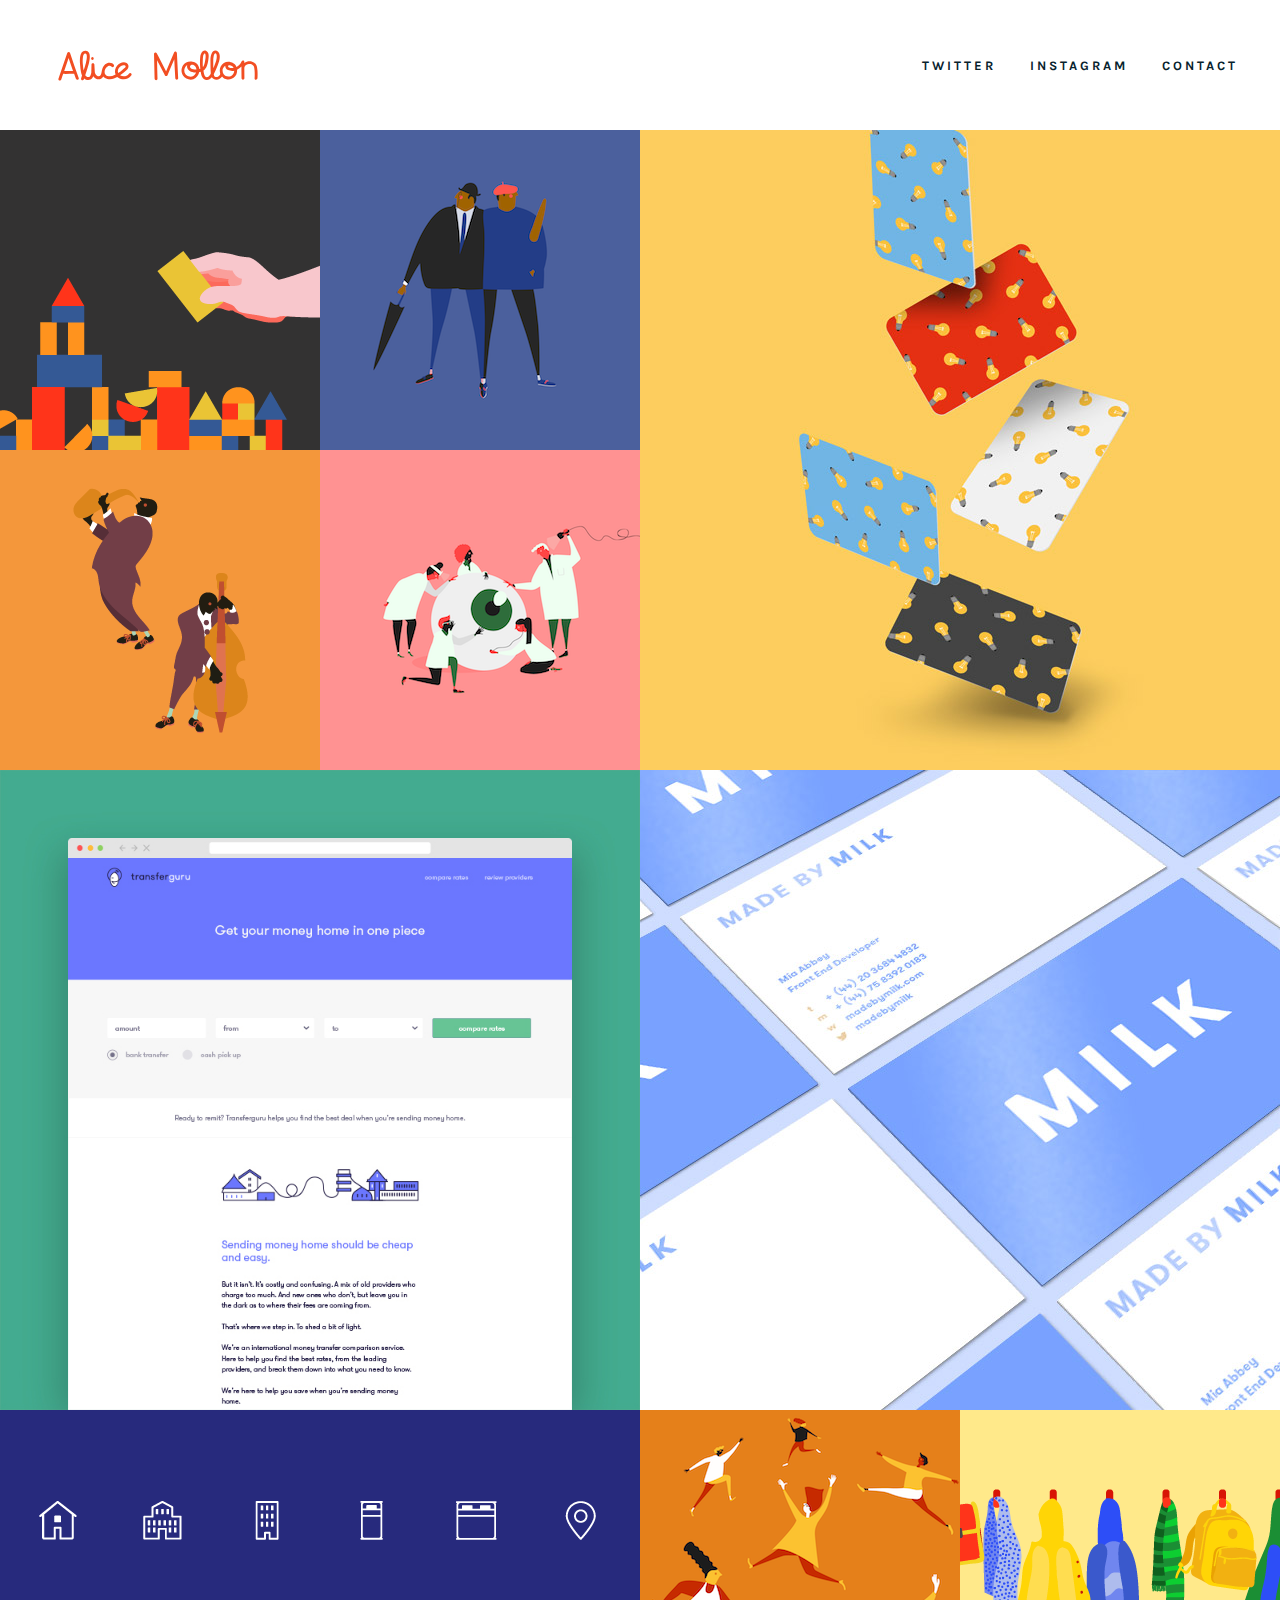
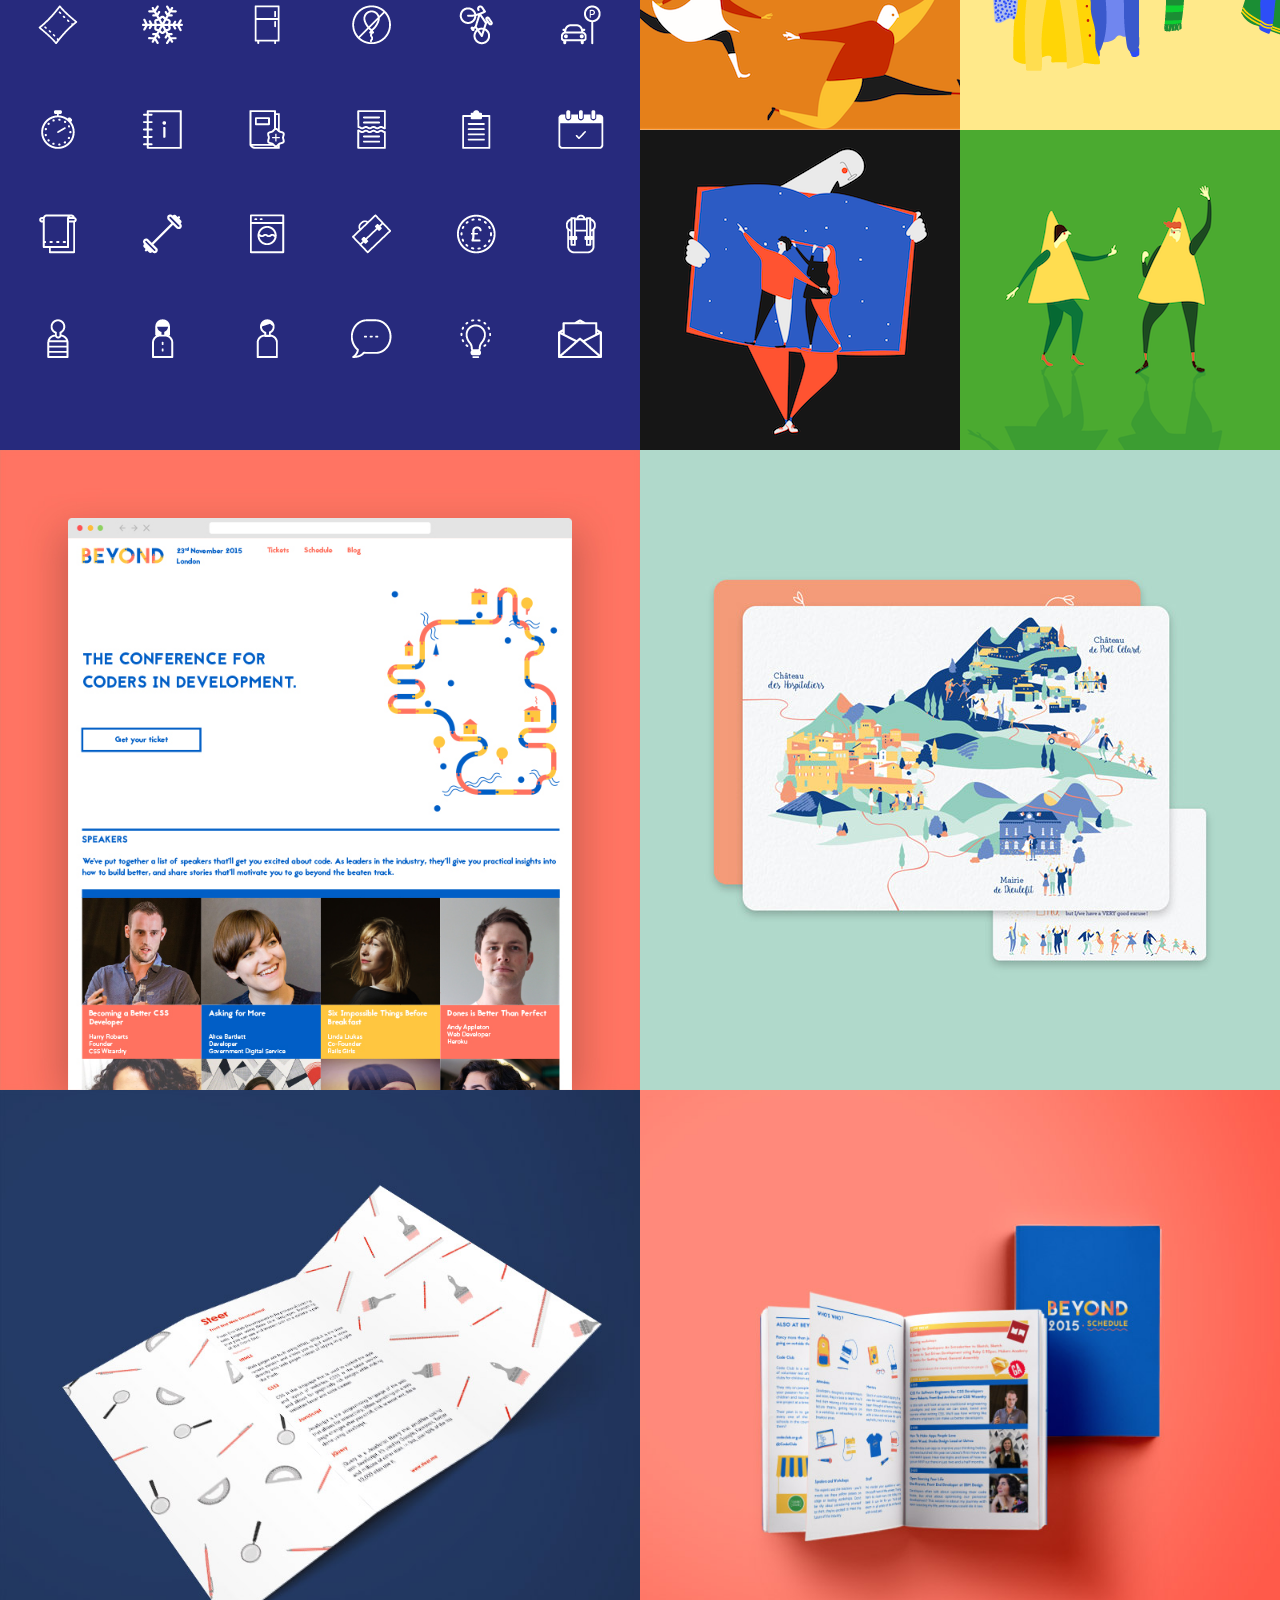
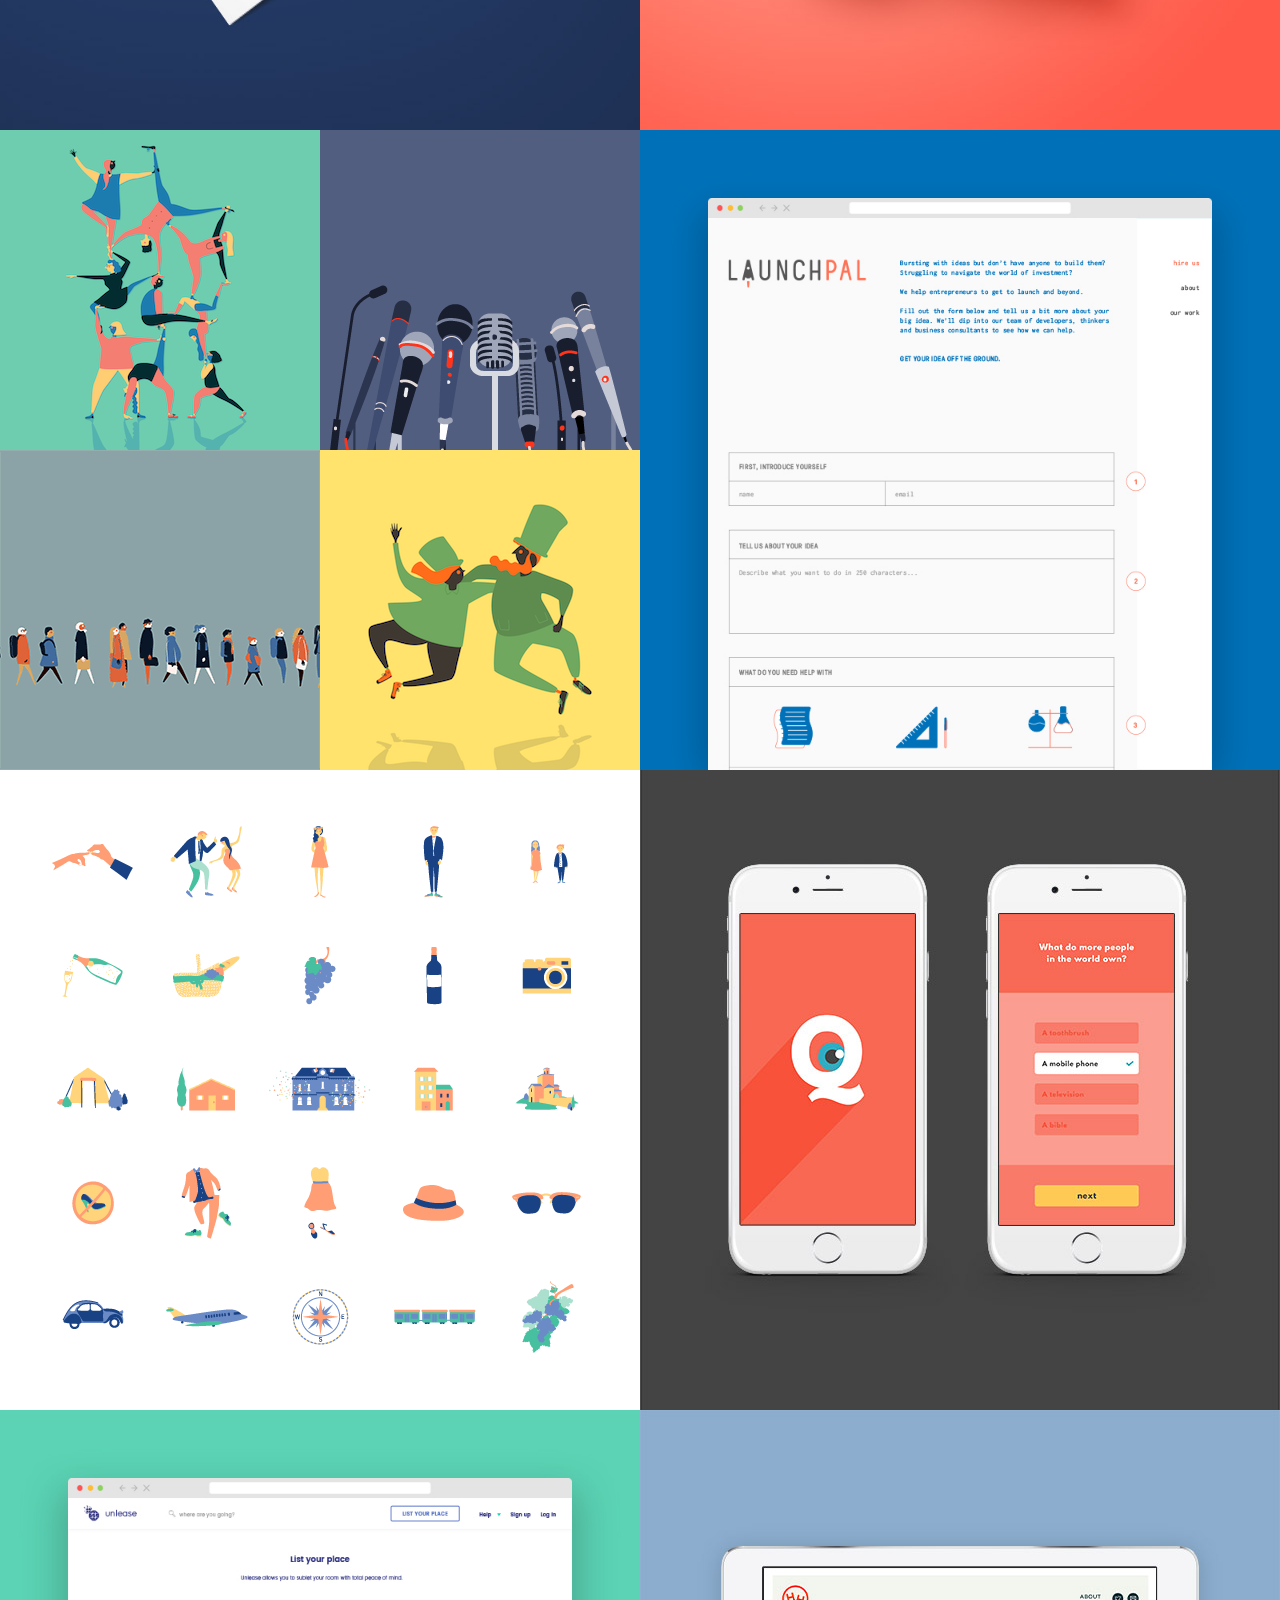
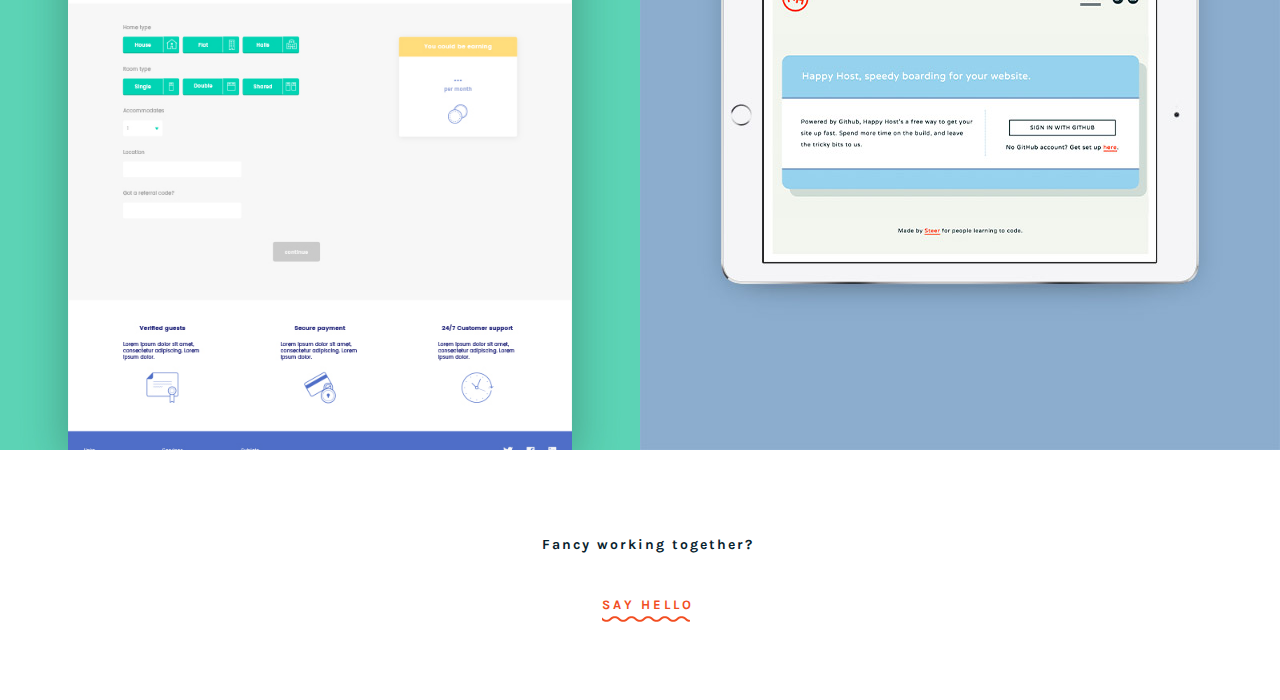
==== index.html @ 649324c2 "first commit" ====
<!doctype html>
<html class="no-js" lang="en">
<head>
  <meta charset="utf-8">
  <link rel="icon" href="img/favicon.png" type="image/x-icon">
  <title>Alice Mollon</title>
  <meta name="description" content="Alice Mollon, Designer and Illustrator">
  <meta name="viewport" content="width=device-width">
  <link rel="stylesheet" href="css/style.css">
  <script src="js/modernizr-2.5.3.min.js"></script>
</head>

<body>

<section class="container">
  <h1>
    <a href="index.html">
      <img src="img/alice-mollon-logo.svg" alt="Alice Mollon">
    </a>
  </h1>

  <a href="#" class="trigger">
    <img src="img/burger-menu.png">
  </a>

  <nav>
    <a href="https://twitter.com/alicemollon">twitter</a>
    <a href="https://instagram.com/ajmollon/">instagram</a>
    <a href="mailto:ajmollon@gmail.com?Subject=Hello%20Alice!" target="_top">contact</a>
  </nav>

</section>

<div class="grid">
 
  <div class="grid-sizer"></div>
    <div class="item">
      <img src="img/build-confidence.png" alt=""/>
        <div class="overlay" style="background-color:#333232">
          <p class="title">"&nbsp;Build Confidence&nbsp;"</p>
        </div>
  </div>
 
  <div class="item">
    <img src="img/london-paris.png" alt="" />
      <div class="overlay" style="background-color:#4B609D">
        <p class="title">"&nbsp;Stereotypes&nbsp;"</p>
      </div>
  </div>
    
  <div class="item design">
    <img src="img/app-idea-cards.jpg" alt="" />
      <div class="overlay" style="background-color:#FECE53">
        <div class="design-description">
          <h3 class="title-design">App Idea Card Game</h3>
            <p class="description"><em>Illustration</em> and <em>design</em> for an idea generation card game. Created for a 'Get Started With Apps' course with The Prince's Trust.</p>
        </div>
      </div>
  </div>
    
  <div class="item">
    <img src="img/jazz-players.png" alt="" />
      <div class="overlay" style="background-color:#F6982C">
        <p class="title">"&nbsp;Jazz&nbsp;"</p>
      </div>
  </div>
    
  <div class="item">
    <img src="img/opticians.png" alt="" />
      <div class="overlay" style="background-color:#FF9292">
        <p class="title">"&nbsp;Opticians&nbsp;"</p>
      </div>
  </div>
    
  <div class="item design">
    <img src="img/transferguru.jpg" alt="" />
      <div class="overlay" style="background-color:#66BA93">
        <div class="design-description">      
          <h3 class="title-design">Transferguru</h3>
            <p class="description"><em>Full rebrand</em> and <em>responsive website design</em> for a remittance fee comparison platform that needed a clean, simplified user journey.</p>
              <p class="button"><a href="transferguru.html">See more &nbsp;&#65515;</a></p>
        </div>
      </div>
  </div>

  <div class="item design">
    <img src="img/made-by-milk.jpg" alt="" />
      <div class="overlay" style="background-color:#779fff">
        <div class="design-description">
          <h3 class="title-design">Made By Milk</h3>
           <p class="description"><em>Logo design</em> and <em>brand identity</em> for a new London-based code school offering bespoke courses in Front End and iOS.</p>
        </div>
      </div>
  </div>
  
  <div class="item design" img src="img/back-to-school.png"/>
    <img src="img/unlease-icons.png" alt=""/>
      <div class="overlay" style="background-color:#26267F">
        <div class="design-description">
          <h3 class="title-design">Icon set</h3>
            <p class="description"><em>Custom icon set</em> for Unlease, a new sub-letting platform that aims to bring flexibility to the UK rental market.</p>
        </div>
      </div>
  </div>
    
  <div class="item">
    <img src="img/leap.png" alt="" />
      <div class="overlay" style="background-color:#E5801B">
        <p class="title">"&nbsp;Leap&nbsp;"</p>
      </div>
  </div>
    
  <div class="item">
    <img src="img/back-to-school.png" alt="" />
      <div class="overlay" style="background-color:#FFEA83">
        <p class="title">"&nbsp;Back to School&nbsp;"</p>
      </div>
  </div>
    
  <div class="item">
    <img src="img/world-book-day.png" alt="" />
      <div class="overlay" style="background-color:#161616">
        <p class="title">"&nbsp;World Book Day&nbsp;"</p>
      </div>
  </div>
    
  <div class="item">
    <img src="img/tortilla.png" alt="" />
      <div class="overlay" style="background-color:#4BAA31">
        <p class="title">"&nbsp;Tortilla Chips&nbsp;"</p>
      </div>
  </div>

  <div class="item design">
    <img src="img/beyond.jpg" alt="" />
      <div class="overlay" style="background-color:#ff7462">
        <div class="design-description">
         <h3 class="title-design">Beyond Conference 2015</h3>
          <p class="description"><em>Brand identity</em> and <em>responsive website design</em> for a one day conference for Junior Developers at the Barbican, London.</p>
           <p class="button"><a href="beyond.html">See more &nbsp;&#65515;</a></p>
        </div>  
      </div>
  </div>

  <div class="item design">
    <img src="img/carte-mariage-map.jpg" alt="" />
      <div class="overlay" style="background-color:#AFD9CB">
        <div class="design-description">
         <h3 class="title-design">Wedding Invitation Set</h3>
          <p class="description">Set of <em>illustrations</em> for a custom wedding invitation pack, including a map depicting the various locations of the day's events.</p>
        </div>
      </div>
  </div>
  
  <div class="item design">
    <img src="img/steer-open-evening.jpg" alt="" />
      <div class="overlay" style="background-color:#233A69">
        <div class="design-description">
         <h3 class="title-design">Steer Open Evening Leaflet</h3>
          <p class="description"><em>Illustration</em> and <em>leaflet design</em> for an open evening promoting the various courses offered at code school Steer.</p>
        </div>
      </div>
  </div>

  <div class="item design">
    <img src="img/beyond-schedule.jpg" alt="" />
      <div class="overlay" style="background-color:#ff7462">
        <div class="design-description">
         <h3 class="title-design">Beyond Conference Schedule</h3>
          <p class="description"><em>Design</em> and <em>illustration</em> for a schedule and information booklet given to delegates at Beyond Conference 2015.</p>
        </div>
      </div>
  </div>

  <div class="item">
    <img src="img/womens-day.png" alt="" />
      <div class="overlay" style="background-color:#6ACDAD">
        <p class="title">"&nbsp;Un pour tous,<br>tous pour un&nbsp;"</p>
      </div>
  </div>
    
  <div class="item">
    <img src="img/confident-tech-talk.png" alt="" />
      <div class="overlay" style="background-color:#525D81">
        <p class="title">"&nbsp;Speech&nbsp;"</p>
      </div>
  </div>

  <div class="item design">
    <img src="img/launchpal.jpg" alt="" />
      <div class="overlay" style="background-color:#0071b9">
        <div class="design-description">
          <h3 class="title-design">Launchpal</h3>
            <p class="description"><em>Logo design</em>, <em>brand identity</em> and <em>responsive website design</em> for a new platform offering support of all kinds to startups.</p>
        </div>
      </div>
  </div>

  <div class="item">
    <img src="img/walkers.gif" alt="" />
      <div class="overlay" style="background-color:#8AA3A6">
        <p class="title">"&nbsp;Monday&nbsp;"</p>
      </div>
  </div>
    
  <div class="item">
    <img src="img/st-patricks-day.png" alt="" />
      <div class="overlay" style="background-color:#FFE36C">
        <p class="title">"&nbsp;Paddy&nbsp;"</p>
      </div>
  </div>

  <div class="item design">
    <img src="img/wedding-icons.png" alt="" />
      <div class="overlay" style="background-color:#154086">
        <div class="design-description">
         <h3 class="title-design">Wedding Set</h3>
          <p class="description">Series of <em>spot illustrations</em> to be dotted around a wedding invitation pack helping wedding guests plan for the big day.</p>
        </div>
      </div>
  </div>

  <div class="item design">
    <img src="img/motiquest.jpg" alt="" />
      <div class="overlay" style="background-color:#444444">
        <div class="design-description">
          <h3 class="title-design">Motiquest</h3>
            <p class="description"><em>Logo</em> and <em>iOS app design</em> for a clue quest game using Estimote beacons to teach young people about the Internet of Things. </p>
        </div>
      </div>
  </div>

  <div class="item design">
    <img src="img/unlease.jpg" alt="" />
      <div class="overlay" style="background-color:#5BD3B4">
        <div class="design-description">
          <h3 class="title-design">Unlease</h3>
            <p class="description"><em>Responsive website redesign</em> for a platform that connects unused rooms with people looking for a hassle-free way to sublet.</p>
             <p class="button"><a href="unlease.html">See more &nbsp;&#65515;</a></p>
        </div>
      </div>
  </div>

  <div class="item design">
    <img src="img/happy-host.jpg" alt="" />
      <div class="overlay" style="background-color:#8BACCF">
        <div class="design-description">
          <h3 class="title-design">Happy Host</h3>
            <p class="description"><em>Brand identity</em> and <em>website design</em> for an app that helps students learning to code get their websites up and live in a matter of minutes.</p>
        </div>
      </div>
    </div>

</div>

<footer>

  <p>Fancy working together?</p>
  <a href="mailto:ajmollon@gmail.com?Subject=Hello%20Alice!" target="_top">Say hello</a>

</footer>

  <script src="js/jquery.js"></script>
  <script src="js/isotope.js"></script>
  <script src="js/script.js"></script>

</body>
</html>
---- css/style.css ----
@import url(https://fonts.googleapis.com/css?family=Karla:400,400italic,700,700italic);

html {
  overflow-y: scroll;
  overflow-x: hidden; }

* {
  -webkit-box-sizing: border-box;
  -moz-box-sizing: border-box;
  box-sizing: border-box; }

section.container {
  margin: 50px 50px 0px 50px;
  height: 80px; }

h1 img {
  width: 200px;
  float: left; }

.trigger {
  display: none; }

nav {
  float: right;
  margin-top: 6px; }

nav a, .button a, footer a, .overlay .title, .title-design {
  text-decoration: none;
  font-family: karla, sans-serif;
  font-weight: 700;
  letter-spacing: 3px;
  text-transform: uppercase;
  font-size: 13px; }

.button a {
  border-radius: 50px;
  padding: 15px 30px;
  border: 2px rgba(6, 34, 45, 0.1) solid;
  background-color: rgba(6, 34, 45, 0.1);
  color: rgba(6, 34, 45, 0.5); }

.button a:hover {
  color: rgba(255, 255, 255, 0.8);
  border: 2px rgba(255, 255, 255, 0.1) solid;
  background-color: rgba(255, 255, 255, 0.1);
  transition: all 0.5s; }

.button {
  margin-top: 60px; }

.button, .overlay .title, .title-design, footer  {
  text-align: center; }

nav a {
  color: #07222d;
  margin: 0 0 0 30px; }


nav a:hover, footer a  {
  color: #f24e22;
  background: url("../img/squiggle.png") repeat-x 100% 100%;
  background-size: 100px;
  padding-bottom: 10px; }

html, body, .grid {
  width: 100%; }

.grid {
  margin: 0 -8px; }

.grid:after {
  content: '';
  display: block;
  clear: both; }

.grid-sizer, .item {
  width: 25%; }

.item {
  float: left;
  -webkit-transition: left .2s ease-in-out, top .3s ease-in-out .3s;
  -moz-transition: left .3s ease-in-out, top .3s ease-in-out .3s;
  -ms-transition: left .3s ease-in-out, top .3s ease-in-out .3s;
  -o-transition: left .3s ease-in-out, top .3s ease-in-out .3s;
  transition: left .3s ease-in-out, top .3s ease-in-out .3s; }

.item:hover {
  cursor: pointer; }

.design {
  width: 50%; }

.item img {
  width: 100%;
  height: 100%;
  display: block; }

.overlay {
  width: 100%;
  height: 100%;
  position: absolute;
  top: 0;
  left: 0;
  text-decoration: none;
  color: #fff;
  opacity: 0; }

.overlay .title {
  font-weight: 400;
  font-size: 16px;
  position: absolute;
  top: 50%;
  left: 50%;
  transform: translateX(-50%) translateY(-50%); }

.design-description {
  position: absolute;
  top: 50%;
  transform: translateY(-50%);
  margin: auto 100px 30px 100px; }


.title-design  {
  font-weight: 400;
  font-size: 16px; }

.description, footer {
  font-family: karla, sans-serif;
  font-weight: 400;
  letter-spacing: 2px;
  font-size: 14px;
  line-height: 30px; }

.item:hover .overlay {
  display: block;
  opacity: 1;
  transition: all 0.5s; }


em {
  font-style: normal;
  font-weight: 700;
  background: url("../img/white-squiggle.png") repeat-x 100% 100%;
  background-size: 80px;
  padding-bottom: 8px; }

footer {
  margin: 80px;
  font-weight: 700;
  color: #07222d; }

footer p {
  margin-bottom: 30px; }

@media screen and (max-width: 1080px) {

  .design-description {
    margin: auto 55px; }

}

@media screen and (max-width: 870px) {

  .grid-sizer, .item {
    width: 50%; }

  .design {
    width: 100%; }

  section.container {
    margin: 30px 30px 0px 30px;
    height: 60px; }

  h1 img {
    width: 150px; }

}

@media screen and (max-width: 670px) {

  section.container {
    margin: 20px 0px 0px -10px;
    height: 50px; }

  h1 img {
    width: 120px;
    float: none; }

  h1 {
    display: block;
    text-align: center; }

  nav a {
    display: block;
    margin: auto 0;
    padding: 10px;
    text-align: center; }

  nav a:hover  {
    background: none;
    padding-bottom: 10px; }

  nav {
      display: none;
      float: none;
      text-align: center;
      padding: 0 0 20px 0;
      margin-top: 0;
      z-index: 10;
      position: relative;
      background-color: #fff;
      width: 100%; }

  .trigger {
    display: block;
    position: absolute;
    top: 25px;
    right: 20px; }

  .trigger img {
    width: 20px; }

}
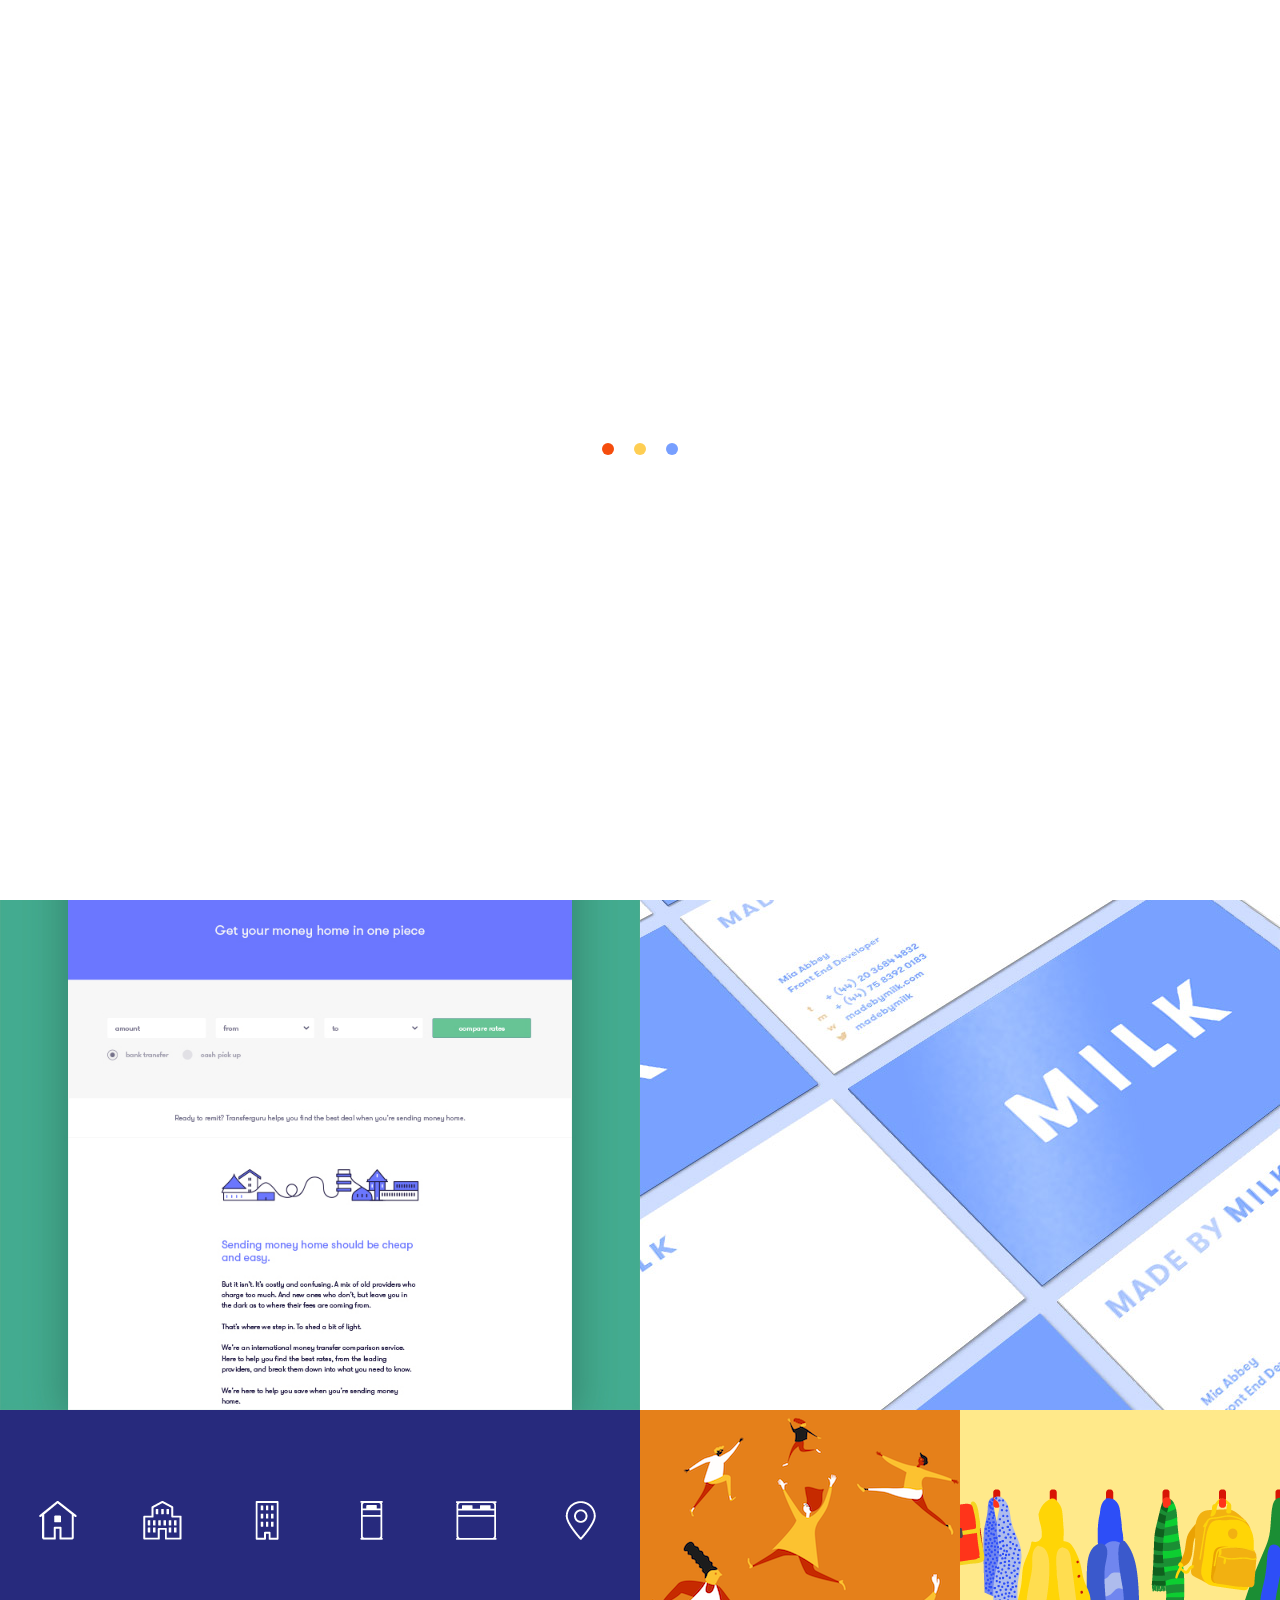
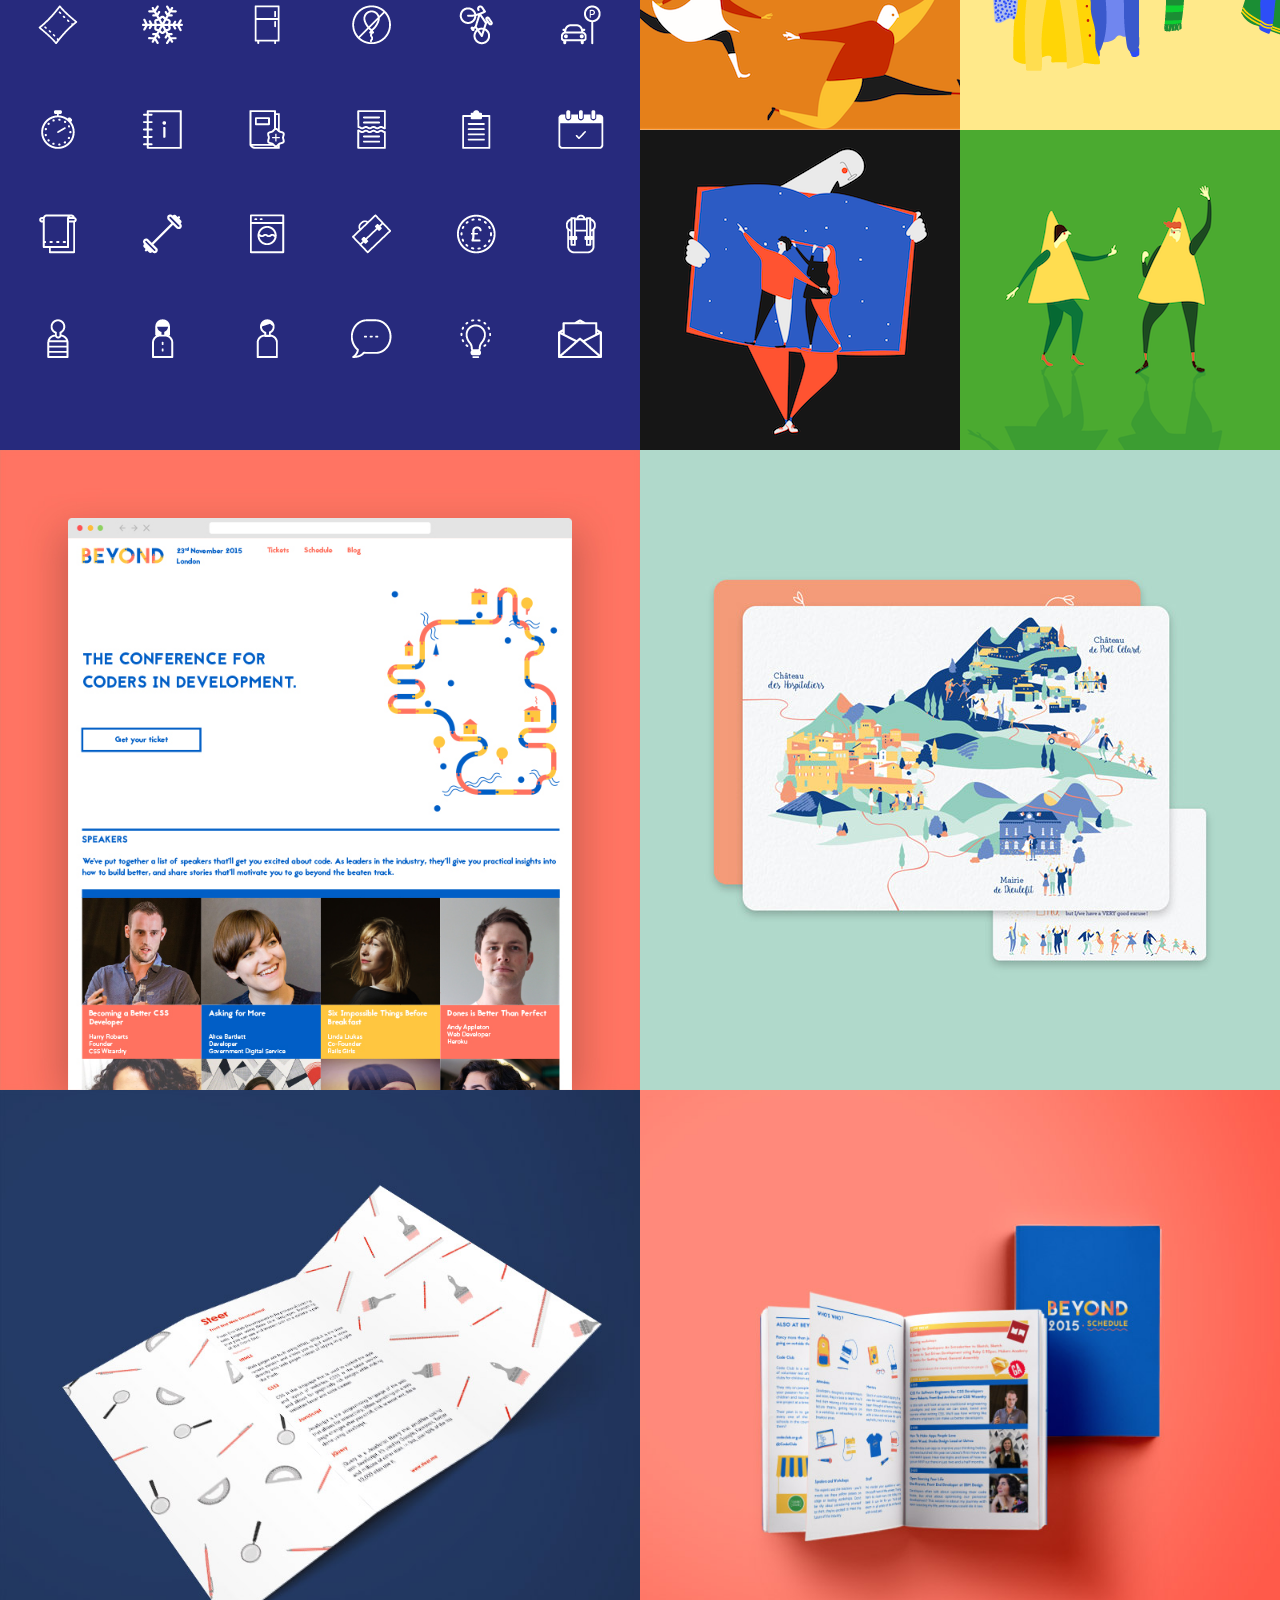
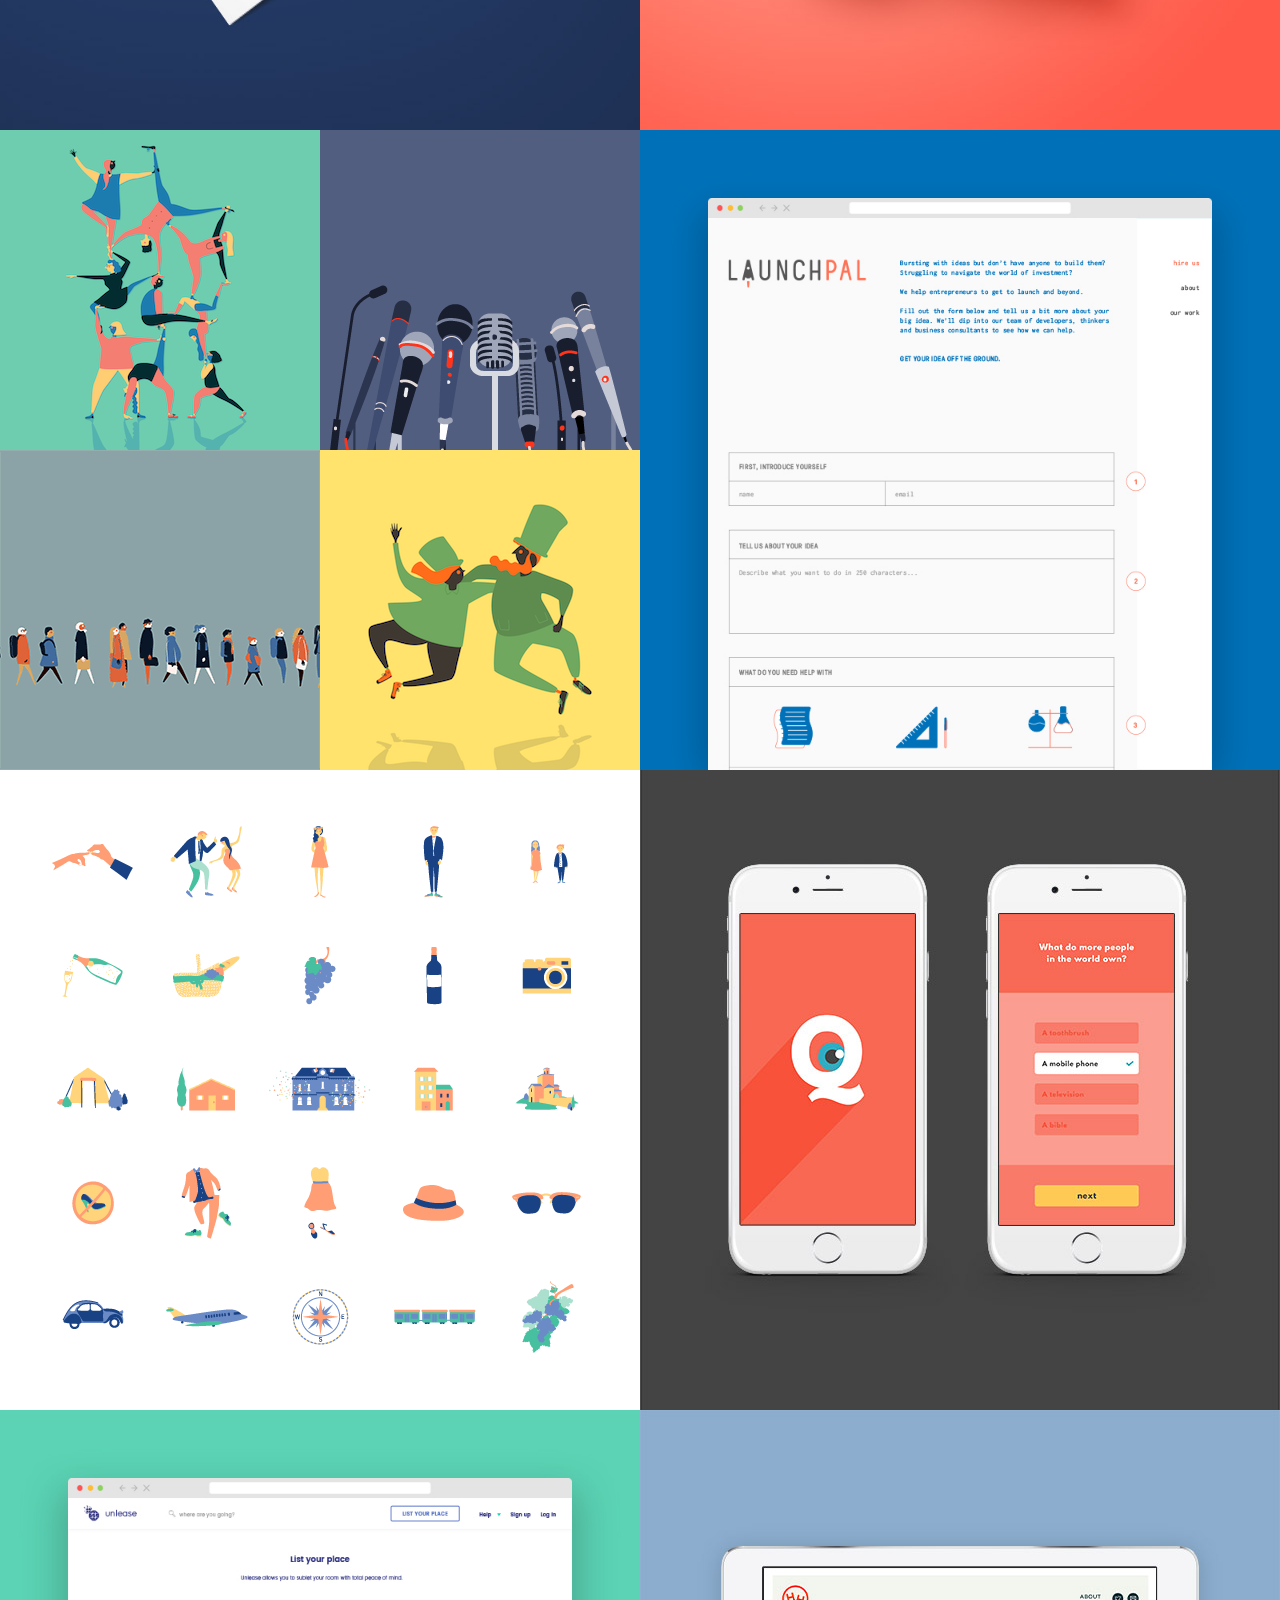
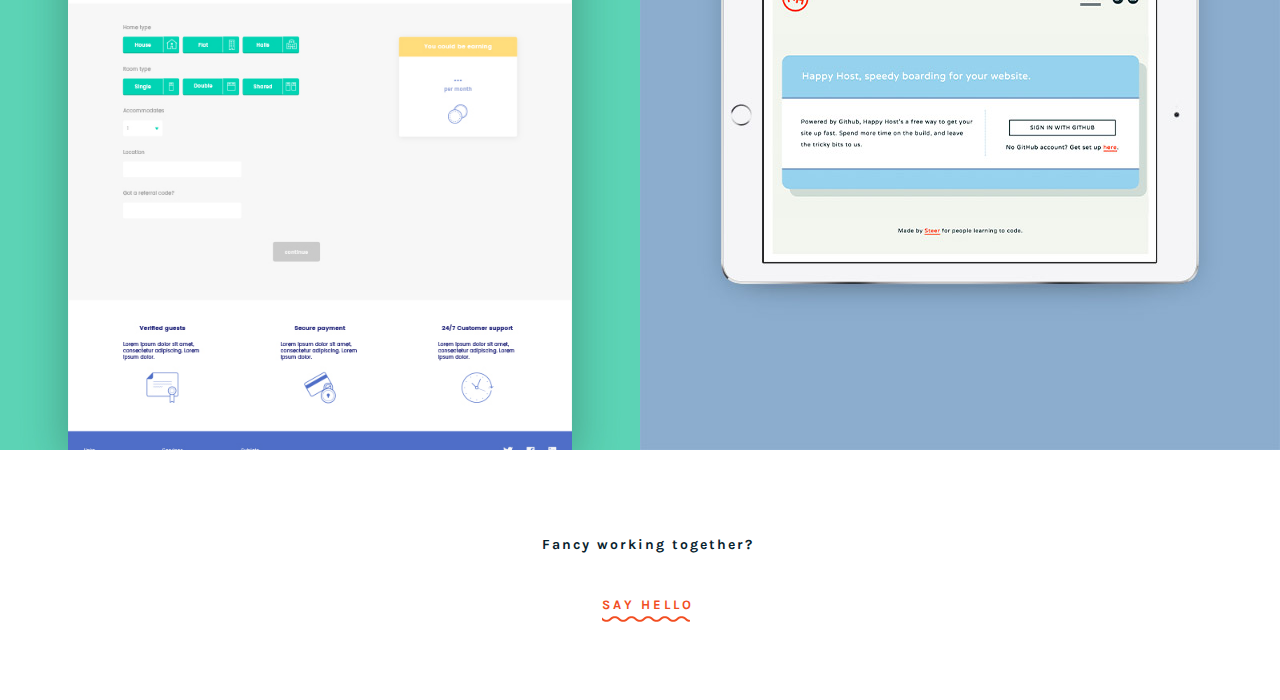
==== commit a2833843: "dot loaders added" ====
--- a/index.html
+++ b/index.html
@@ -12,6 +12,14 @@
 
 <body>
 
+<div class="loader">
+  <div class="balls">
+   <div class="ball-1"></div>
+   <div class="ball-2"></div>
+   <div class="ball-3"></div>
+  </div>
+</div>
+
 <section class="container">
   <h1>
     <a href="index.html">
@@ -31,7 +39,9 @@
 
 </section>
 
+
 <div class="grid">
+
  
   <div class="grid-sizer"></div>
     <div class="item">
@@ -261,6 +271,7 @@
 </footer>
 
   <script src="js/jquery.js"></script>
+  <script src="js/imagesloaded.js"></script>
   <script src="js/isotope.js"></script>
   <script src="js/script.js"></script>
 
--- a/css/style.css
+++ b/css/style.css
@@ -8,6 +8,46 @@
   -webkit-box-sizing: border-box;
   -moz-box-sizing: border-box;
   box-sizing: border-box; }
+
+.loader {
+  position: fixed;
+  top: 0;
+  left: 0;
+  background-color: #Fff;
+  z-index: 10;
+  height: 100%;
+  width: 100%; }
+
+.balls {
+  position: absolute;
+  top: 50%;
+  left: 50%;
+  transform: translateX(-50%) translateY(-50%);
+  z-index: 30; }
+
+.ball-1, .ball-2, .ball-3 {
+  display: inline-block;
+  margin: auto 8px;
+  height: 12px;
+  width: 12px;
+  border-radius: 50%;
+  -webkit-animation: loading 0.5s infinite ease-in-out alternate;
+  -moz-animation: loading 0.5s infinite ease-in-out alternate; }
+
+.ball-1 {
+  background-color: #F54D0D;}
+
+.ball-2 {
+  background-color: #FECE53;
+  -webkit-animation-delay: 0.25s; }
+
+.ball-3 {
+  background-color: #779FFF;
+ -webkit-animation-delay: 0.5s; }
+
+@-webkit-keyframes loading {
+  0% {-webkit-transform: translateY(0%);}
+  100% {-webkit-transform: translateY(-90%);} }
 
 section.container {
   margin: 50px 50px 0px 50px;
@@ -220,7 +260,7 @@
   .trigger img {
     width: 20px; }
 
+  .logo {
+    max-width: 250px; }
 }
 
-
-
